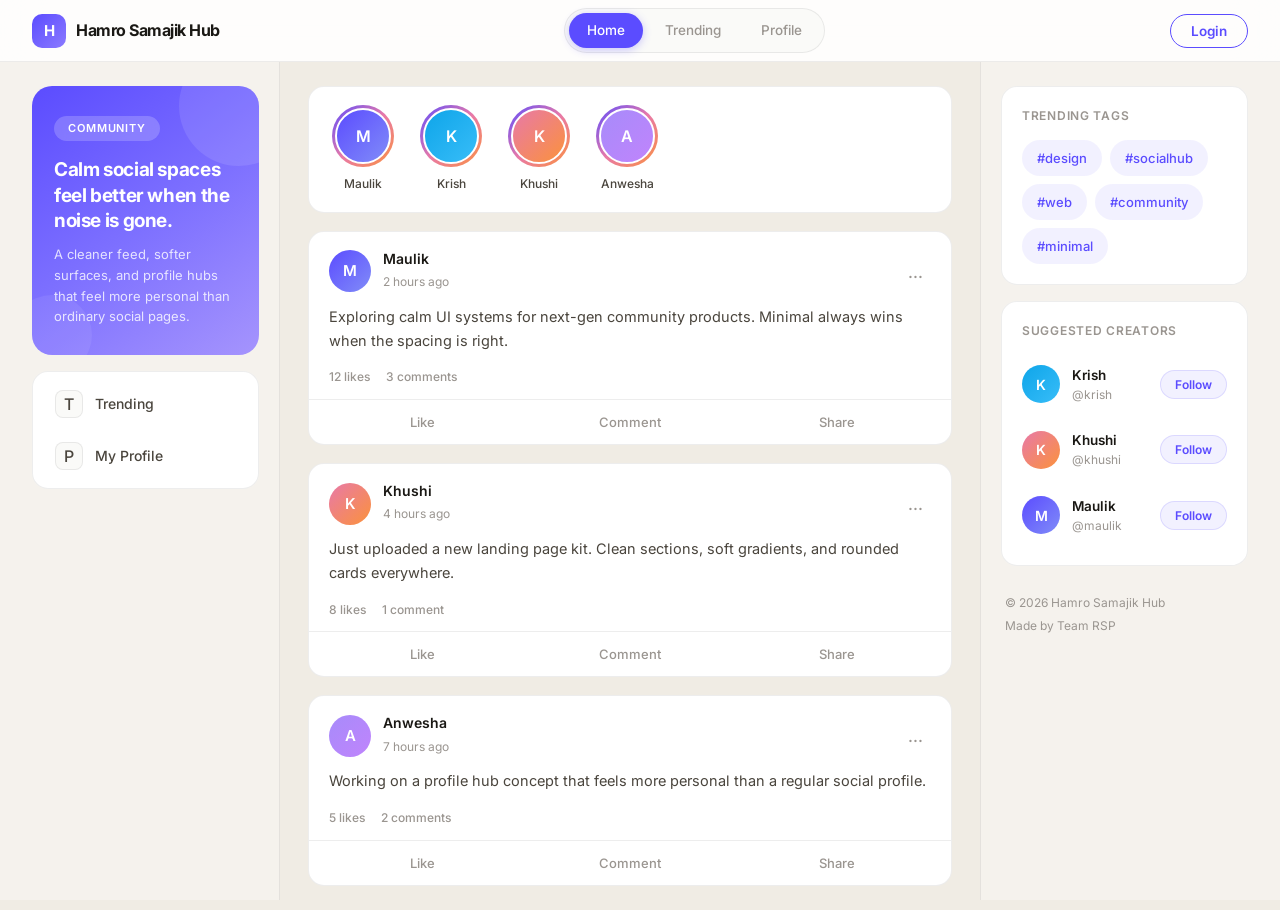
==== html/Index.html @ 4903513a "homepage bhayo haiii" ====
﻿<!DOCTYPE html>
<html lang="en">
<head>
  <meta charset="UTF-8">
  <meta name="viewport" content="width=device-width, initial-scale=1.0">
  <title>Hamro Samajik Hub</title>
  <link rel="stylesheet" href="../css/style.css">
</head>
<body>
  <nav class="navbar">
    <div class="brand">
      <div class="brand-logo">H</div>
      <div class="brand-name">Hamro Samajik Hub</div>
    </div>
    <div class="nav-links">
      <a href="index.html" class="nav-link active">Home</a>
      <a href="trending.html" class="nav-link">Trending</a>
      <a href="profile.html" class="nav-link">Profile</a>
    </div>
    <div class="nav-right">
      <a href="login.html" class="login-btn">Login</a>
    </div>
  </nav>

  <div class="page">
    <aside class="left-sidebar">
      <div class="welcome-card">
        <span class="welcome-badge">Community</span>
        <h1>Calm social spaces feel better when the noise is gone.</h1>
        <p>A cleaner feed, softer surfaces, and profile hubs that feel more personal than ordinary social pages.</p>
      </div>

      <div class="card quick-links">
        <a href="trending.html" class="quick-link">
          <span class="ql-icon">T</span>
          <span>Trending</span>
        </a>
        <a href="profile.html" class="quick-link">
          <span class="ql-icon">P</span>
          <span>My Profile</span>
        </a>
      </div>
    </aside>

    <main class="main-content">
      <div class="card stories-card">
        <div class="stories">
          <a href="profile.html" class="story">
            <div class="story-ring">
              <div class="story-avatar bg-maulik">M</div>
            </div>
            <span class="story-name">Maulik</span>
          </a>
          <a href="profile.html" class="story">
            <div class="story-ring">
              <div class="story-avatar bg-krish">K</div>
            </div>
            <span class="story-name">Krish</span>
          </a>
          <a href="profile.html" class="story">
            <div class="story-ring">
              <div class="story-avatar bg-khushi">K</div>
            </div>
            <span class="story-name">Khushi</span>
          </a>
          <a href="profile.html" class="story">
            <div class="story-ring">
              <div class="story-avatar bg-anwesha">A</div>
            </div>
            <span class="story-name">Anwesha</span>
          </a>
        </div>
      </div>

      <div class="card post">
        <div class="post-header">
          <div class="post-avatar bg-maulik">M</div>
          <div class="post-info">
            <h2>Maulik</h2>
            <span>2 hours ago</span>
          </div>
          <button class="post-menu">...</button>
        </div>
        <div class="post-body">
          Exploring calm UI systems for next-gen community products. Minimal always wins when the spacing is right.
        </div>
        <div class="post-stats">
          <span>12 likes</span>
          <span>3 comments</span>
        </div>
        <div class="post-footer">
          <button class="action-btn">Like</button>
          <button class="action-btn">Comment</button>
          <button class="action-btn">Share</button>
        </div>
      </div>

      <div class="card post">
        <div class="post-header">
          <div class="post-avatar bg-khushi">K</div>
          <div class="post-info">
            <h2>Khushi</h2>
            <span>4 hours ago</span>
          </div>
          <button class="post-menu">...</button>
        </div>
        <div class="post-body">
          Just uploaded a new landing page kit. Clean sections, soft gradients, and rounded cards everywhere.
        </div>
        <div class="post-stats">
          <span>8 likes</span>
          <span>1 comment</span>
        </div>
        <div class="post-footer">
          <button class="action-btn">Like</button>
          <button class="action-btn">Comment</button>
          <button class="action-btn">Share</button>
        </div>
      </div>

      <div class="card post">
        <div class="post-header">
          <div class="post-avatar bg-anwesha">A</div>
          <div class="post-info">
            <h2>Anwesha</h2>
            <span>7 hours ago</span>
          </div>
          <button class="post-menu">...</button>
        </div>
        <div class="post-body">
          Working on a profile hub concept that feels more personal than a regular social profile.
        </div>
        <div class="post-stats">
          <span>5 likes</span>
          <span>2 comments</span>
        </div>
        <div class="post-footer">
          <button class="action-btn">Like</button>
          <button class="action-btn">Comment</button>
          <button class="action-btn">Share</button>
        </div>
      </div>
    </main>

    <aside class="right-sidebar">
      <div class="card">
        <h3 class="sidebar-heading">Trending Tags</h3>
        <div class="tags">
          <a href="trending.html" class="tag">#design</a>
          <a href="trending.html" class="tag">#socialhub</a>
          <a href="trending.html" class="tag">#web</a>
          <a href="trending.html" class="tag">#community</a>
          <a href="trending.html" class="tag">#minimal</a>
        </div>
      </div>

      <div class="card">
        <h3 class="sidebar-heading">Suggested Creators</h3>
        <div class="creators">
          <a href="profile.html" class="creator">
            <div class="creator-avatar bg-krish">K</div>
            <div class="creator-details">
              <span class="creator-name">Krish</span>
              <span class="creator-handle">@krish</span>
            </div>
            <button class="follow-btn">Follow</button>
          </a>
          <a href="profile.html" class="creator">
            <div class="creator-avatar bg-khushi">K</div>
            <div class="creator-details">
              <span class="creator-name">Khushi</span>
              <span class="creator-handle">@khushi</span>
            </div>
            <button class="follow-btn">Follow</button>
          </a>
          <a href="profile.html" class="creator">
            <div class="creator-avatar bg-maulik">M</div>
            <div class="creator-details">
              <span class="creator-name">Maulik</span>
              <span class="creator-handle">@maulik</span>
            </div>
            <button class="follow-btn">Follow</button>
          </a>
        </div>
      </div>

      <div class="card footer-card">
        <span>&copy; 2026 Hamro Samajik Hub</span>
        <span>Made by Team RSP</span>
      </div>
    </aside>
  </div>
</body>
</html>
---- css/style.css ----
﻿@import url('https://fonts.googleapis.com/css2?family=Inter:wght@400;500;600;700&display=swap');

:root {
  --bg: #f0ece4;
  --surface: #ffffff;
  --surface-raised: #fafaf8;
  --text-dark: #1a1814;
  --text-mid: #4a453d;
  --text-light: #9a9590;
  --accent: #5b4cff;
  --accent-dark: #4538d4;
  --accent-soft: rgba(91, 76, 255, 0.08);
  --accent-mid: rgba(91, 76, 255, 0.15);
  --border: rgba(0, 0, 0, 0.07);
  --radius: 16px;
  --radius-sm: 12px;
}

* {
  box-sizing: border-box;
  margin: 0;
  padding: 0;
}

body {
  font-family: 'Inter', -apple-system, BlinkMacSystemFont, sans-serif;
  background: var(--bg);
  color: var(--text-dark);
  line-height: 1.55;
  -webkit-font-smoothing: antialiased;
  min-height: 100vh;
}

a { text-decoration: none; color: inherit; }
button { font-family: inherit; border: none; background: none; cursor: pointer; }

.navbar {
  position: sticky;
  top: 0;
  z-index: 100;
  background: rgba(255, 255, 255, 0.88);
  backdrop-filter: blur(24px);
  -webkit-backdrop-filter: blur(24px);
  border-bottom: 1px solid var(--border);
  display: flex;
  align-items: center;
  justify-content: space-between;
  padding: 0 32px;
  height: 62px;
}

.brand {
  display: flex;
  align-items: center;
  gap: 10px;
}

.brand-logo {
  width: 34px;
  height: 34px;
  background: linear-gradient(135deg, var(--accent), #8b7aff);
  color: #fff;
  border-radius: 10px;
  display: flex;
  align-items: center;
  justify-content: center;
  font-weight: 700;
  font-size: 15px;
}

.brand-name {
  font-weight: 700;
  font-size: 16px;
  letter-spacing: -0.03em;
}

.nav-links {
  display: flex;
  gap: 4px;
  background: var(--surface-raised);
  border: 1px solid var(--border);
  border-radius: 99px;
  padding: 4px;
}

.nav-link {
  padding: 7px 18px;
  border-radius: 99px;
  color: var(--text-light);
  font-size: 13.5px;
  font-weight: 500;
  transition: all 0.2s;
}

.nav-link:hover {
  color: var(--text-dark);
}

.nav-link.active {
  background: var(--accent);
  color: #fff;
  box-shadow: 0 2px 8px rgba(91, 76, 255, 0.3);
}

.login-btn {
  padding: 8px 20px;
  border-radius: 99px;
  font-size: 13.5px;
  font-weight: 600;
  color: var(--accent);
  border: 1.5px solid var(--accent);
  transition: all 0.2s;
}

.login-btn:hover {
  background: var(--accent);
  color: #fff;
}

.page {
  display: grid;
  grid-template-columns: 280px 1fr 300px;
  gap: 0;
  min-height: calc(100vh - 62px);
}

.left-sidebar {
  padding: 24px 20px 24px 32px;
  display: flex;
  flex-direction: column;
  gap: 16px;
  position: sticky;
  top: 62px;
  height: calc(100vh - 62px);
  overflow-y: auto;
  border-right: 1px solid var(--border);
  background: rgba(255,255,255,0.35);
}

.main-content {
  padding: 24px 28px;
  display: flex;
  flex-direction: column;
  gap: 18px;
  min-width: 0;
}

.right-sidebar {
  padding: 24px 32px 24px 20px;
  display: flex;
  flex-direction: column;
  gap: 16px;
  position: sticky;
  top: 62px;
  height: calc(100vh - 62px);
  overflow-y: auto;
  border-left: 1px solid var(--border);
  background: rgba(255,255,255,0.35);
}

.card {
  background: var(--surface);
  border: 1px solid var(--border);
  border-radius: var(--radius);
  padding: 20px;
}

.welcome-card {
  background: linear-gradient(145deg, #5b4cff 0%, #7c6fff 50%, #a594fd 100%);
  border: none;
  color: #fff;
  padding: 28px 22px;
  border-radius: 20px;
  position: relative;
  overflow: hidden;
}

.welcome-card::before {
  content: '';
  position: absolute;
  top: -40px;
  right: -40px;
  width: 120px;
  height: 120px;
  border-radius: 50%;
  background: rgba(255,255,255,0.1);
}

.welcome-card::after {
  content: '';
  position: absolute;
  bottom: -20px;
  left: -20px;
  width: 80px;
  height: 80px;
  border-radius: 50%;
  background: rgba(255,255,255,0.07);
}

.welcome-badge {
  display: inline-block;
  background: rgba(255,255,255,0.2);
  backdrop-filter: blur(8px);
  padding: 4px 14px;
  border-radius: 99px;
  font-size: 11px;
  font-weight: 600;
  text-transform: uppercase;
  letter-spacing: 0.08em;
  margin-bottom: 16px;
}

.welcome-card h1 {
  font-size: 19px;
  font-weight: 700;
  line-height: 1.35;
  margin-bottom: 10px;
  letter-spacing: -0.02em;
  position: relative;
  z-index: 1;
}

.welcome-card p {
  font-size: 13px;
  line-height: 1.6;
  opacity: 0.8;
  position: relative;
  z-index: 1;
}

.quick-links {
  display: flex;
  flex-direction: column;
  gap: 4px;
  padding: 8px;
}

.quick-link {
  display: flex;
  align-items: center;
  gap: 12px;
  padding: 10px 14px;
  border-radius: var(--radius-sm);
  font-size: 14px;
  font-weight: 500;
  color: var(--text-mid);
  transition: all 0.15s;
}

.quick-link:hover {
  background: var(--accent-soft);
  color: var(--accent);
}

.ql-icon {
  font-size: 16px;
  width: 28px;
  height: 28px;
  display: flex;
  align-items: center;
  justify-content: center;
  border-radius: 8px;
  background: var(--surface-raised);
  border: 1px solid var(--border);
}

.quick-link:hover .ql-icon {
  background: var(--accent-mid);
  border-color: transparent;
}

.stories-card {
  padding: 18px 20px;
}

.stories {
  display: flex;
  gap: 20px;
  overflow-x: auto;
}

.stories::-webkit-scrollbar { display: none; }

.story {
  display: flex;
  flex-direction: column;
  align-items: center;
  gap: 8px;
  min-width: 68px;
}

.story-ring {
  width: 62px;
  height: 62px;
  border-radius: 50%;
  padding: 3px;
  background: linear-gradient(135deg, #5b4cff, #e879a8, #fb923c);
  transition: transform 0.2s, box-shadow 0.2s;
}

.story:hover .story-ring {
  transform: scale(1.08);
  box-shadow: 0 4px 16px rgba(91, 76, 255, 0.25);
}

.story-avatar {
  width: 100%;
  height: 100%;
  border-radius: 50%;
  display: flex;
  align-items: center;
  justify-content: center;
  color: white;
  font-weight: 600;
  font-size: 16px;
  border: 2.5px solid var(--surface);
}

.story-name {
  font-size: 12px;
  font-weight: 500;
  color: var(--text-mid);
}

.post {
  padding: 0;
  transition: box-shadow 0.25s, transform 0.25s;
}

.post:hover {
  box-shadow: 0 8px 30px rgba(0,0,0,0.06);
  transform: translateY(-2px);
}

.post-header {
  display: flex;
  align-items: center;
  gap: 12px;
  padding: 18px 20px 12px;
}

.post-avatar {
  width: 42px;
  height: 42px;
  border-radius: 50%;
  display: flex;
  align-items: center;
  justify-content: center;
  color: white;
  font-weight: 600;
  font-size: 15px;
  flex-shrink: 0;
}

.post-info {
  flex: 1;
}

.post-info h2 {
  font-size: 14px;
  font-weight: 600;
  line-height: 1.3;
}

.post-info span {
  font-size: 12px;
  color: var(--text-light);
}

.post-menu {
  width: 32px;
  height: 32px;
  border-radius: 50%;
  display: flex;
  align-items: center;
  justify-content: center;
  font-size: 18px;
  color: var(--text-light);
  transition: all 0.15s;
}

.post-menu:hover {
  background: var(--accent-soft);
  color: var(--accent);
}

.post-body {
  padding: 0 20px 16px;
  font-size: 14.5px;
  color: var(--text-mid);
  line-height: 1.65;
}

.post-stats {
  padding: 0 20px 12px;
  display: flex;
  gap: 16px;
  font-size: 12px;
  color: var(--text-light);
  font-weight: 500;
}

.post-footer {
  display: flex;
  border-top: 1px solid var(--border);
  padding: 4px 10px;
}

.action-btn {
  flex: 1;
  padding: 10px 0;
  font-size: 13px;
  font-weight: 500;
  color: var(--text-light);
  border-radius: 10px;
  transition: all 0.15s;
}

.action-btn:hover {
  background: var(--accent-soft);
  color: var(--accent);
}

.sidebar-heading {
  font-size: 12px;
  font-weight: 600;
  text-transform: uppercase;
  letter-spacing: 0.06em;
  color: var(--text-light);
  margin-bottom: 14px;
}

.tags {
  display: flex;
  flex-wrap: wrap;
  gap: 8px;
}

.tag {
  background: var(--accent-soft);
  color: var(--accent);
  padding: 7px 14px;
  border-radius: 99px;
  font-size: 13px;
  font-weight: 500;
  transition: all 0.2s;
  border: 1px solid transparent;
}

.tag:hover {
  background: var(--accent);
  color: #fff;
  box-shadow: 0 2px 10px rgba(91, 76, 255, 0.25);
}

.creators {
  display: flex;
  flex-direction: column;
  gap: 6px;
}

.creator {
  display: flex;
  align-items: center;
  gap: 12px;
  padding: 10px;
  border-radius: var(--radius-sm);
  transition: background 0.15s;
  margin: 0 -10px;
}

.creator:hover {
  background: var(--surface-raised);
}

.creator-avatar {
  width: 38px;
  height: 38px;
  border-radius: 50%;
  display: flex;
  align-items: center;
  justify-content: center;
  color: white;
  font-weight: 600;
  font-size: 14px;
  flex-shrink: 0;
}

.creator-details {
  display: flex;
  flex-direction: column;
  flex: 1;
  min-width: 0;
}

.creator-name {
  font-size: 13.5px;
  font-weight: 600;
}

.creator-handle {
  font-size: 12px;
  color: var(--text-light);
}

.follow-btn {
  padding: 6px 14px;
  border-radius: 99px;
  font-size: 12px;
  font-weight: 600;
  color: var(--accent);
  border: 1.5px solid var(--accent-mid);
  background: var(--accent-soft);
  transition: all 0.2s;
  flex-shrink: 0;
}

.follow-btn:hover {
  background: var(--accent);
  color: #fff;
  border-color: var(--accent);
  box-shadow: 0 2px 10px rgba(91, 76, 255, 0.25);
}

.footer-card {
  background: transparent;
  border: none;
  box-shadow: none;
  display: flex;
  flex-direction: column;
  gap: 4px;
  font-size: 12px;
  color: var(--text-light);
  padding: 12px 4px;
}

.bg-maulik { background: linear-gradient(135deg, #5b4cff, #818cf8); }
.bg-krish { background: linear-gradient(135deg, #0ea5e9, #38bdf8); }
.bg-khushi { background: linear-gradient(135deg, #e879a8, #fb923c); }
.bg-anwesha { background: linear-gradient(135deg, #a78bfa, #c084fc); }

@media (max-width: 1024px) {
  .page {
    grid-template-columns: 1fr;
  }
  .left-sidebar, .right-sidebar {
    display: none;
  }
  .main-content {
    padding: 20px;
    max-width: 640px;
    margin: 0 auto;
    width: 100%;
  }
}

@media (max-width: 600px) {
  .navbar {
    padding: 0 16px;
  }
  .main-content {
    padding: 16px;
  }
  .nav-links {
    display: none;
  }
}
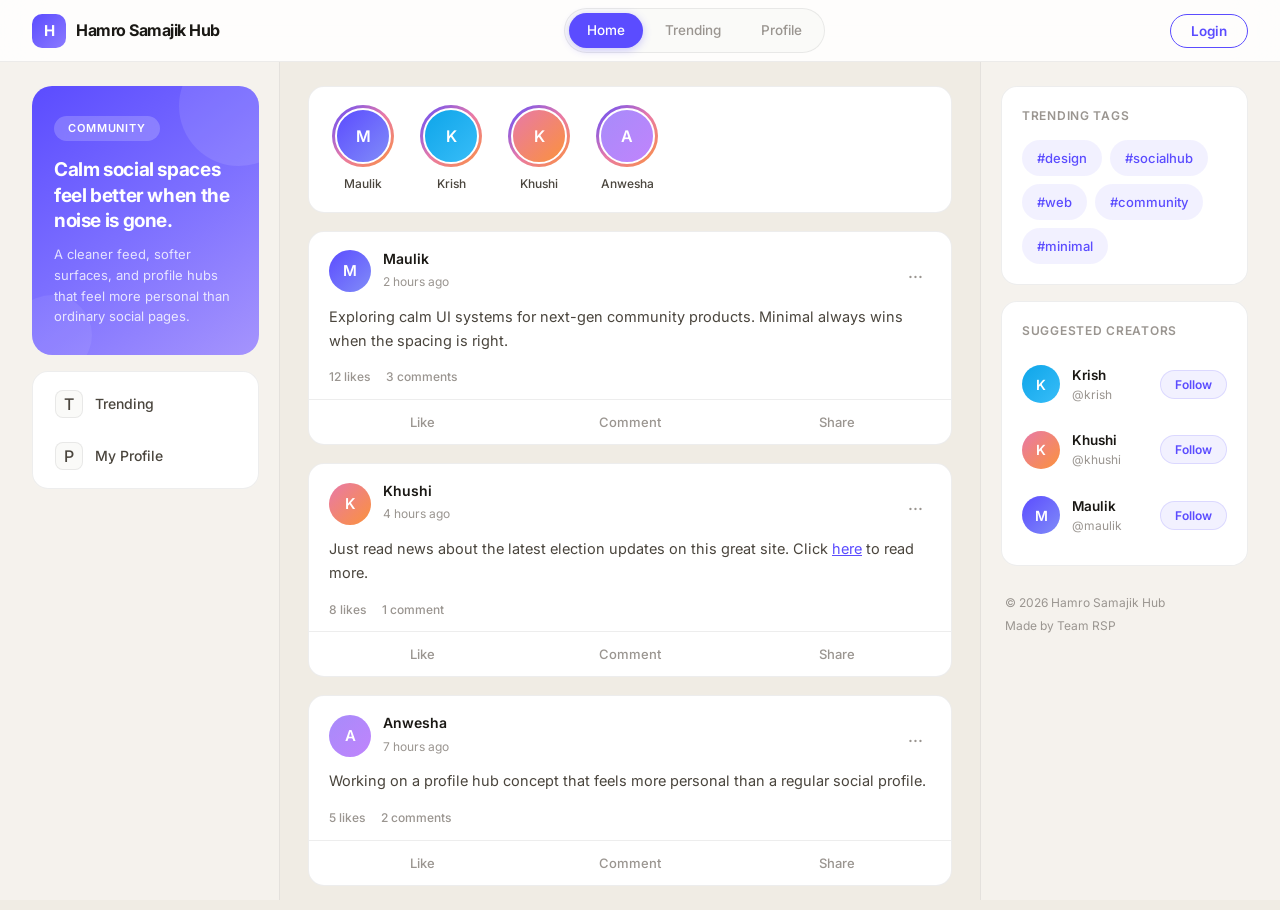
==== commit b4af3d66: "connected to news portal" ====
--- a/html/Index.html
+++ b/html/Index.html
@@ -105,7 +105,7 @@
           <button class="post-menu">...</button>
         </div>
         <div class="post-body">
-          Just uploaded a new landing page kit. Clean sections, soft gradients, and rounded cards everywhere.
+          Just read news about the latest election updates on this great site. Click <a href="https://ngn-official.vercel.app/" target="_blank" style="text-decoration: underline;color:#5b4cff;">here</a> to read more.
         </div>
         <div class="post-stats">
           <span>8 likes</span>
